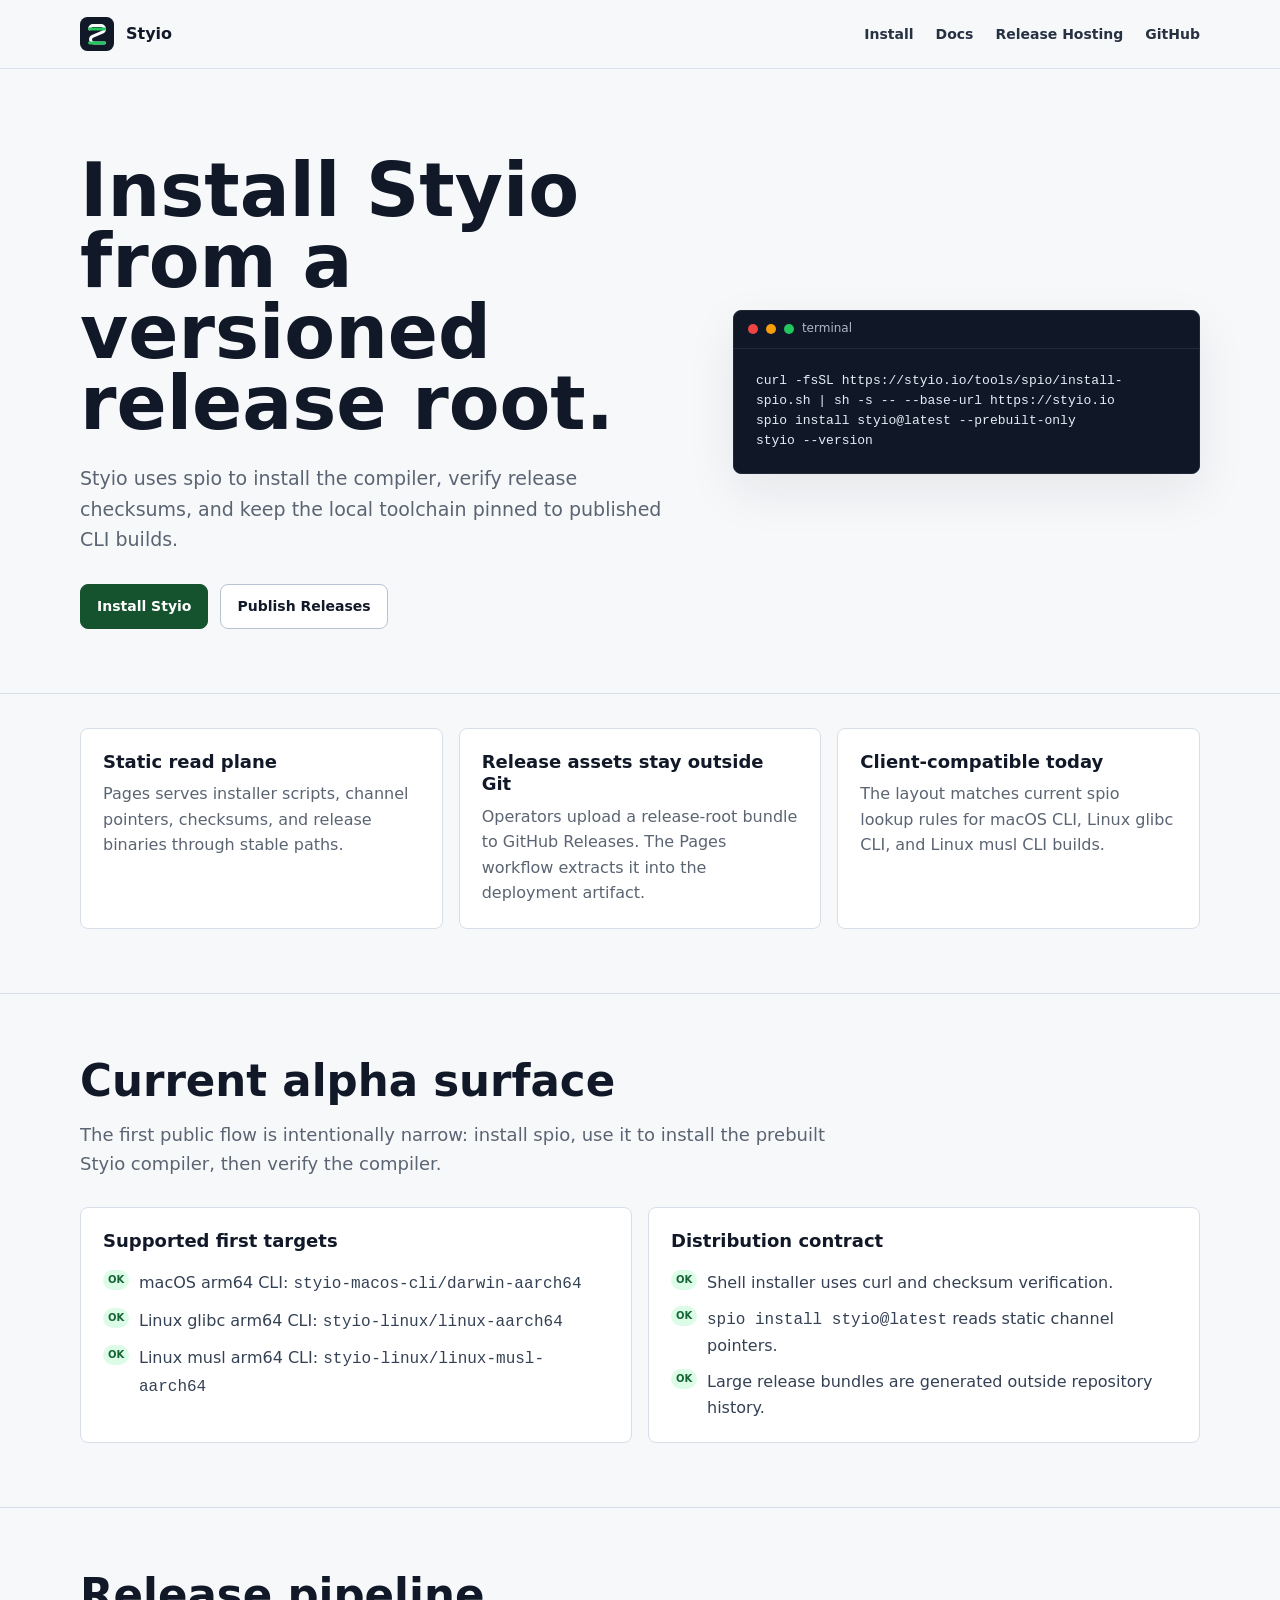
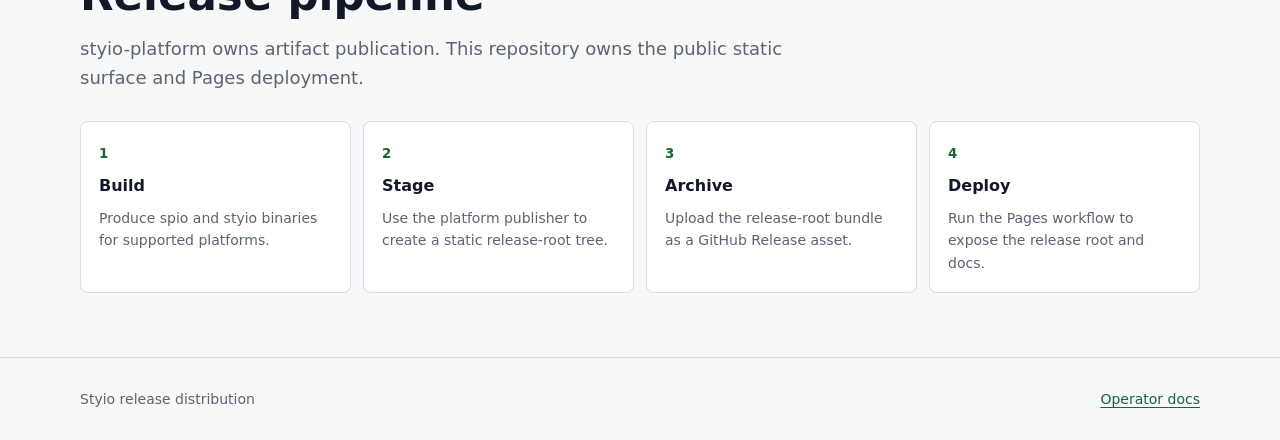
==== index.html @ f3ec26d9 "feat: add Styio release site" ====
<!doctype html>
<html lang="en">
  <head>
    <meta charset="utf-8">
    <meta name="viewport" content="width=device-width, initial-scale=1">
    <title>Styio</title>
    <meta name="description" content="Styio language tooling, spio package management, and release distribution.">
    <link rel="icon" href="/assets/styio-mark.svg" type="image/svg+xml">
    <link rel="stylesheet" href="/styles.css">
  </head>
  <body>
    <header class="site-header">
      <div class="header-inner">
        <a class="brand" href="/">
          <img src="/assets/styio-mark.svg" alt="">
          <span>Styio</span>
        </a>
        <nav class="nav" aria-label="Primary navigation">
          <a href="/docs/install.html">Install</a>
          <a href="/docs/">Docs</a>
          <a href="/docs/release-hosting.html">Release Hosting</a>
          <a href="https://github.com/eBioRing/styio.io">GitHub</a>
        </nav>
      </div>
    </header>

    <main>
      <section class="hero">
        <div class="wrap hero-grid">
          <div>
            <h1>Install Styio from a versioned release root.</h1>
            <p>
              Styio uses spio to install the compiler, verify release checksums,
              and keep the local toolchain pinned to published CLI builds.
            </p>
            <div class="actions">
              <a class="button primary" href="/docs/install.html">Install Styio</a>
              <a class="button" href="/docs/release-hosting.html">Publish Releases</a>
            </div>
          </div>
          <div class="terminal" aria-label="Styio install command">
            <div class="terminal-bar">
              <span class="dot"></span>
              <span class="dot"></span>
              <span class="dot"></span>
              <span>terminal</span>
            </div>
            <pre><code>curl -fsSL https://styio.io/tools/spio/install-spio.sh | sh -s -- --base-url https://styio.io
spio install styio@latest --prebuilt-only
styio --version</code></pre>
          </div>
        </div>
      </section>

      <section class="section tight">
        <div class="wrap grid-3">
          <article class="card">
            <h3>Static read plane</h3>
            <p>Pages serves installer scripts, channel pointers, checksums, and release binaries through stable paths.</p>
          </article>
          <article class="card">
            <h3>Release assets stay outside Git</h3>
            <p>Operators upload a release-root bundle to GitHub Releases. The Pages workflow extracts it into the deployment artifact.</p>
          </article>
          <article class="card">
            <h3>Client-compatible today</h3>
            <p>The layout matches current spio lookup rules for macOS CLI, Linux glibc CLI, and Linux musl CLI builds.</p>
          </article>
        </div>
      </section>

      <section class="section">
        <div class="wrap">
          <h2>Current alpha surface</h2>
          <p class="section-lede">
            The first public flow is intentionally narrow: install spio, use it
            to install the prebuilt Styio compiler, then verify the compiler.
          </p>
          <div class="grid-2">
            <div class="card">
              <h3>Supported first targets</h3>
              <ul class="status-list">
                <li><span class="check">OK</span><span>macOS arm64 CLI: <code>styio-macos-cli/darwin-aarch64</code></span></li>
                <li><span class="check">OK</span><span>Linux glibc arm64 CLI: <code>styio-linux/linux-aarch64</code></span></li>
                <li><span class="check">OK</span><span>Linux musl arm64 CLI: <code>styio-linux/linux-musl-aarch64</code></span></li>
              </ul>
            </div>
            <div class="card">
              <h3>Distribution contract</h3>
              <ul class="status-list">
                <li><span class="check">OK</span><span>Shell installer uses curl and checksum verification.</span></li>
                <li><span class="check">OK</span><span><code>spio install styio@latest</code> reads static channel pointers.</span></li>
                <li><span class="check">OK</span><span>Large release bundles are generated outside repository history.</span></li>
              </ul>
            </div>
          </div>
        </div>
      </section>

      <section class="section">
        <div class="wrap">
          <h2>Release pipeline</h2>
          <p class="section-lede">
            styio-platform owns artifact publication. This repository owns
            the public static surface and Pages deployment.
          </p>
          <div class="pipeline" aria-label="Release pipeline">
            <div class="step">
              <small>1</small>
              <strong>Build</strong>
              <span>Produce spio and styio binaries for supported platforms.</span>
            </div>
            <div class="step">
              <small>2</small>
              <strong>Stage</strong>
              <span>Use the platform publisher to create a static release-root tree.</span>
            </div>
            <div class="step">
              <small>3</small>
              <strong>Archive</strong>
              <span>Upload the release-root bundle as a GitHub Release asset.</span>
            </div>
            <div class="step">
              <small>4</small>
              <strong>Deploy</strong>
              <span>Run the Pages workflow to expose the release root and docs.</span>
            </div>
          </div>
        </div>
      </section>
    </main>

    <footer class="site-footer">
      <div class="wrap footer-inner">
        <span>Styio release distribution</span>
        <span><a href="/docs/release-hosting.html">Operator docs</a></span>
      </div>
    </footer>
  </body>
</html>
---- styles.css ----
:root {
  color-scheme: light;
  --bg: #f7f8fa;
  --surface: #ffffff;
  --ink: #111827;
  --muted: #5b6472;
  --line: #d8dee8;
  --line-strong: #b9c3d3;
  --accent: #166534;
  --accent-strong: #14532d;
  --accent-soft: #dcfce7;
  --code-bg: #101827;
  --code-ink: #e5edf7;
  --radius: 8px;
  --shadow: 0 18px 50px rgba(17, 24, 39, 0.08);
  font-family: Inter, ui-sans-serif, system-ui, -apple-system, BlinkMacSystemFont, "Segoe UI", sans-serif;
}

* {
  box-sizing: border-box;
}

html {
  scroll-behavior: smooth;
}

body {
  margin: 0;
  background: var(--bg);
  color: var(--ink);
  font-size: 16px;
  line-height: 1.6;
}

a {
  color: var(--accent);
  text-decoration-thickness: 1px;
  text-underline-offset: 3px;
}

img {
  max-width: 100%;
}

.site-header {
  position: sticky;
  top: 0;
  z-index: 10;
  border-bottom: 1px solid rgba(216, 222, 232, 0.9);
  background: rgba(247, 248, 250, 0.92);
  backdrop-filter: blur(18px);
}

.header-inner,
.wrap {
  width: min(1120px, calc(100% - 40px));
  margin: 0 auto;
}

.header-inner {
  min-height: 68px;
  display: flex;
  align-items: center;
  justify-content: space-between;
  gap: 24px;
}

.brand {
  display: inline-flex;
  align-items: center;
  gap: 12px;
  color: var(--ink);
  font-weight: 760;
  letter-spacing: 0;
  text-decoration: none;
}

.brand img {
  width: 34px;
  height: 34px;
  display: block;
}

.nav {
  display: flex;
  align-items: center;
  gap: 22px;
  font-size: 14px;
  font-weight: 650;
}

.nav a {
  color: #263142;
  text-decoration: none;
}

.nav a:hover {
  color: var(--accent);
}

.hero {
  padding: 86px 0 64px;
}

.hero-grid {
  display: grid;
  grid-template-columns: minmax(0, 1fr) minmax(360px, 0.78fr);
  gap: 54px;
  align-items: center;
}

.hero h1 {
  max-width: 760px;
  margin: 0;
  font-size: clamp(42px, 6vw, 74px);
  line-height: 0.96;
  letter-spacing: 0;
}

.hero p {
  max-width: 680px;
  margin: 24px 0 0;
  color: var(--muted);
  font-size: 19px;
}

.actions {
  display: flex;
  align-items: center;
  gap: 12px;
  flex-wrap: wrap;
  margin-top: 30px;
}

.button {
  display: inline-flex;
  min-height: 44px;
  align-items: center;
  justify-content: center;
  gap: 8px;
  border: 1px solid var(--line-strong);
  border-radius: var(--radius);
  padding: 10px 16px;
  color: #111827;
  background: var(--surface);
  font-weight: 720;
  font-size: 14px;
  text-decoration: none;
}

.button.primary {
  border-color: var(--accent-strong);
  background: var(--accent-strong);
  color: #ffffff;
}

.button:hover {
  transform: translateY(-1px);
}

.terminal {
  border: 1px solid #1f2937;
  border-radius: 8px;
  background: var(--code-bg);
  box-shadow: var(--shadow);
  overflow: hidden;
}

.terminal-bar {
  display: flex;
  align-items: center;
  gap: 8px;
  min-height: 38px;
  padding: 0 14px;
  border-bottom: 1px solid rgba(255, 255, 255, 0.08);
  color: #aeb8c7;
  font-size: 12px;
}

.dot {
  width: 10px;
  height: 10px;
  border-radius: 50%;
  background: #ef4444;
}

.dot:nth-child(2) {
  background: #f59e0b;
}

.dot:nth-child(3) {
  background: #22c55e;
}

pre {
  margin: 0;
  padding: 22px;
  overflow-x: auto;
  border-radius: var(--radius);
  background: var(--code-bg);
  color: var(--code-ink);
  font-size: 13px;
  line-height: 1.55;
  white-space: pre-wrap;
  word-break: break-word;
}

.terminal pre {
  border-radius: 0;
  background: transparent;
}

code {
  font-family: "SFMono-Regular", Consolas, "Liberation Mono", monospace;
}

.section {
  padding: 64px 0;
  border-top: 1px solid var(--line);
}

.section.tight {
  padding-top: 34px;
}

.section h2,
.doc h1 {
  margin: 0 0 16px;
  font-size: clamp(30px, 3.4vw, 44px);
  line-height: 1.08;
  letter-spacing: 0;
}

.section-lede,
.doc-lede {
  max-width: 760px;
  margin: 0 0 28px;
  color: var(--muted);
  font-size: 18px;
}

.grid-3,
.grid-2 {
  display: grid;
  gap: 16px;
}

.grid-3 {
  grid-template-columns: repeat(3, minmax(0, 1fr));
}

.grid-2 {
  grid-template-columns: repeat(2, minmax(0, 1fr));
}

.card {
  border: 1px solid var(--line);
  border-radius: var(--radius);
  background: var(--surface);
  padding: 22px;
}

.card h3 {
  margin: 0 0 8px;
  font-size: 18px;
  line-height: 1.25;
}

.card p {
  margin: 0;
  color: var(--muted);
}

.status-list {
  display: grid;
  gap: 10px;
  margin: 18px 0 0;
  padding: 0;
  list-style: none;
}

.status-list li {
  display: flex;
  align-items: flex-start;
  gap: 10px;
  color: #344154;
}

.check {
  flex: 0 0 auto;
  width: 26px;
  height: 20px;
  border-radius: 999px;
  background: var(--accent-soft);
  color: var(--accent);
  display: inline-grid;
  place-items: center;
  font-size: 10px;
  font-weight: 800;
}

.pipeline {
  display: grid;
  grid-template-columns: repeat(4, minmax(0, 1fr));
  gap: 12px;
  margin-top: 24px;
}

.step {
  position: relative;
  border: 1px solid var(--line);
  border-radius: var(--radius);
  background: var(--surface);
  padding: 18px;
}

.step small {
  color: var(--accent);
  font-weight: 780;
}

.step strong {
  display: block;
  margin-top: 8px;
}

.step span {
  display: block;
  margin-top: 8px;
  color: var(--muted);
  font-size: 14px;
}

.doc-layout {
  display: grid;
  grid-template-columns: 230px minmax(0, 1fr);
  gap: 44px;
  padding: 44px 0 72px;
}

.side-nav {
  position: sticky;
  top: 94px;
  align-self: start;
  display: grid;
  gap: 8px;
  font-size: 14px;
}

.side-nav a {
  border-radius: 6px;
  padding: 7px 9px;
  color: #344154;
  text-decoration: none;
}

.side-nav a:hover {
  background: #edf1f7;
  color: var(--accent);
}

.doc {
  max-width: 860px;
}

.doc h2 {
  margin: 42px 0 12px;
  font-size: 28px;
  line-height: 1.2;
}

.doc h3 {
  margin: 28px 0 8px;
  font-size: 20px;
}

.doc p,
.doc li {
  color: #344154;
}

.doc table {
  width: 100%;
  border-collapse: collapse;
  margin: 20px 0;
  font-size: 14px;
}

.doc th,
.doc td {
  border: 1px solid var(--line);
  padding: 10px 12px;
  text-align: left;
  vertical-align: top;
}

.doc th {
  background: #edf1f7;
  color: #263142;
}

.notice {
  border-left: 4px solid var(--accent);
  background: #effdf4;
  padding: 14px 16px;
  color: #244232;
}

.site-footer {
  border-top: 1px solid var(--line);
  padding: 30px 0;
  color: var(--muted);
  font-size: 14px;
}

.footer-inner {
  display: flex;
  align-items: center;
  justify-content: space-between;
  gap: 16px;
}

@media (max-width: 860px) {
  .header-inner,
  .wrap {
    width: min(100% - 28px, 1120px);
  }

  .header-inner {
    min-height: auto;
    padding: 14px 0;
    align-items: flex-start;
    flex-direction: column;
  }

  .nav {
    flex-wrap: wrap;
    gap: 12px 18px;
  }

  .hero {
    padding: 54px 0 42px;
  }

  .hero-grid,
  .grid-3,
  .grid-2,
  .pipeline,
  .doc-layout {
    grid-template-columns: 1fr;
  }

  .doc-layout {
    gap: 22px;
  }

  .side-nav {
    position: static;
    display: flex;
    flex-wrap: wrap;
  }

  .footer-inner {
    align-items: flex-start;
    flex-direction: column;
  }
}
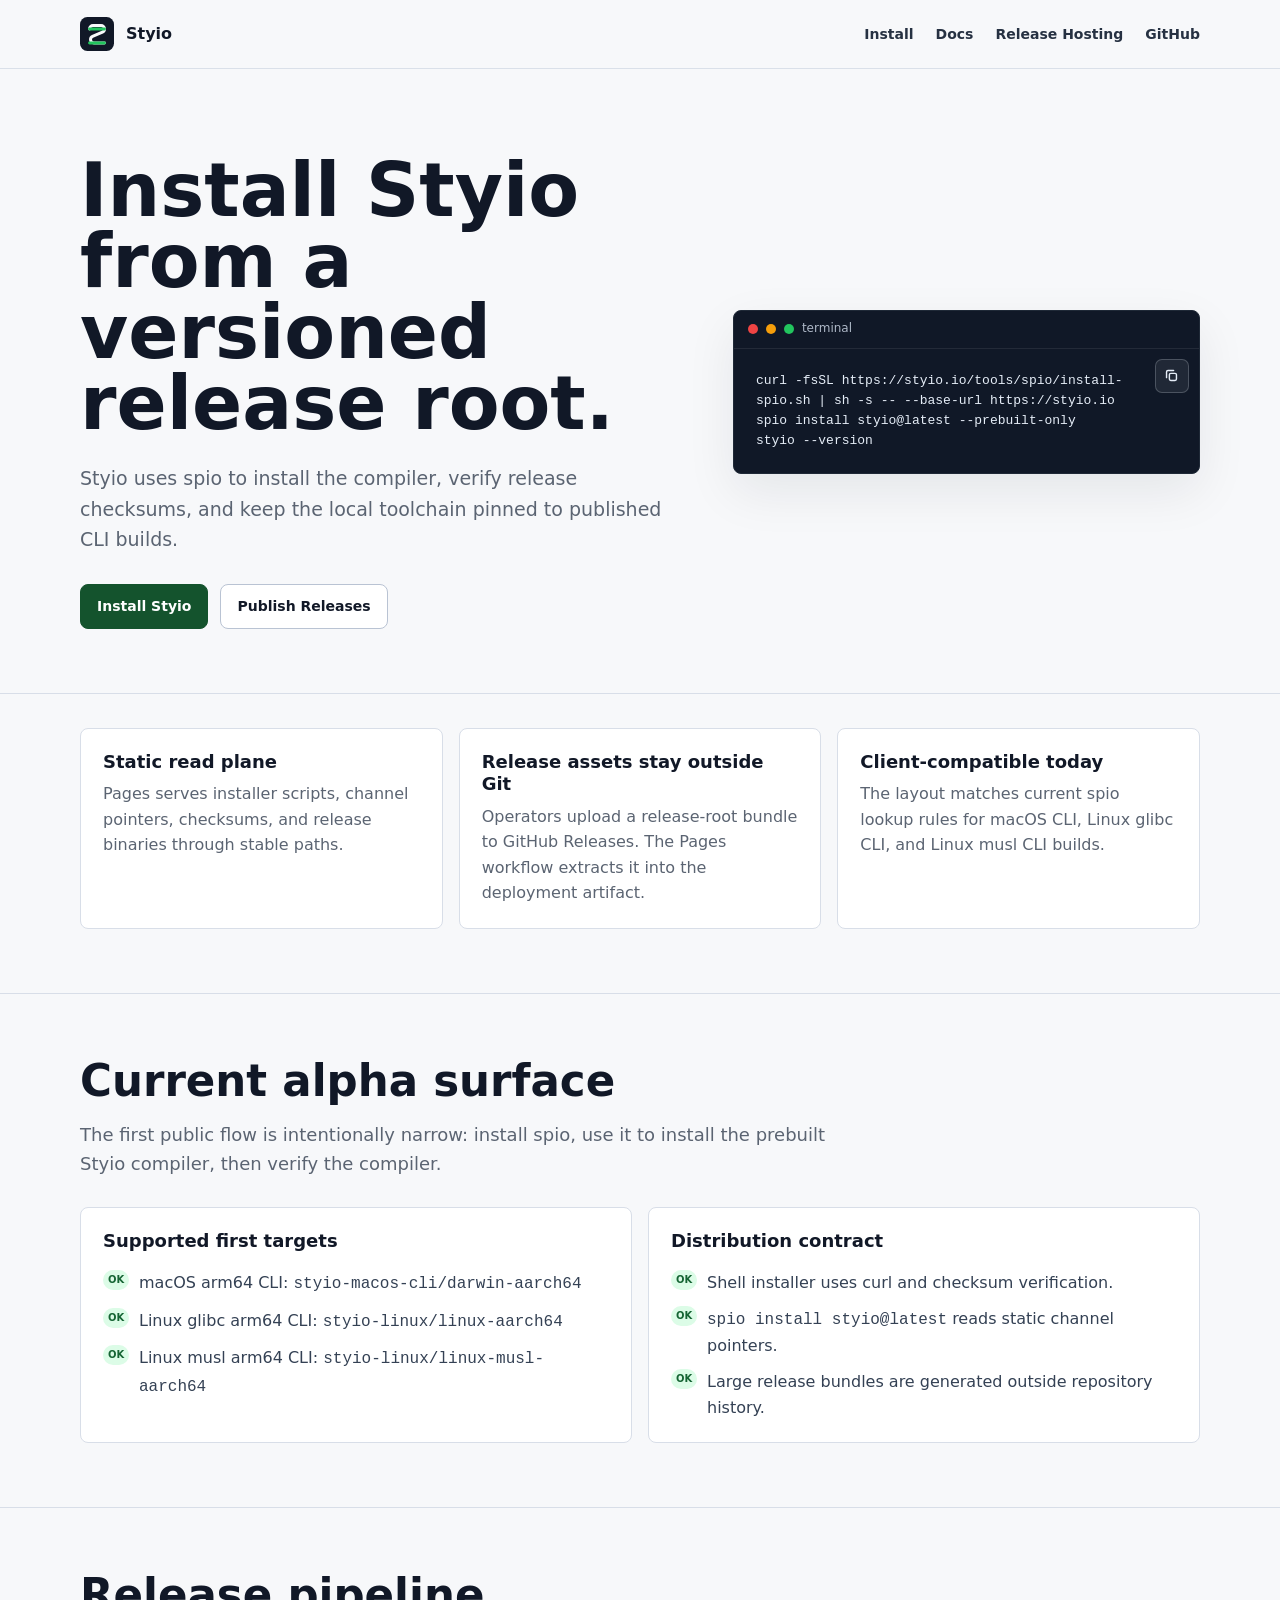
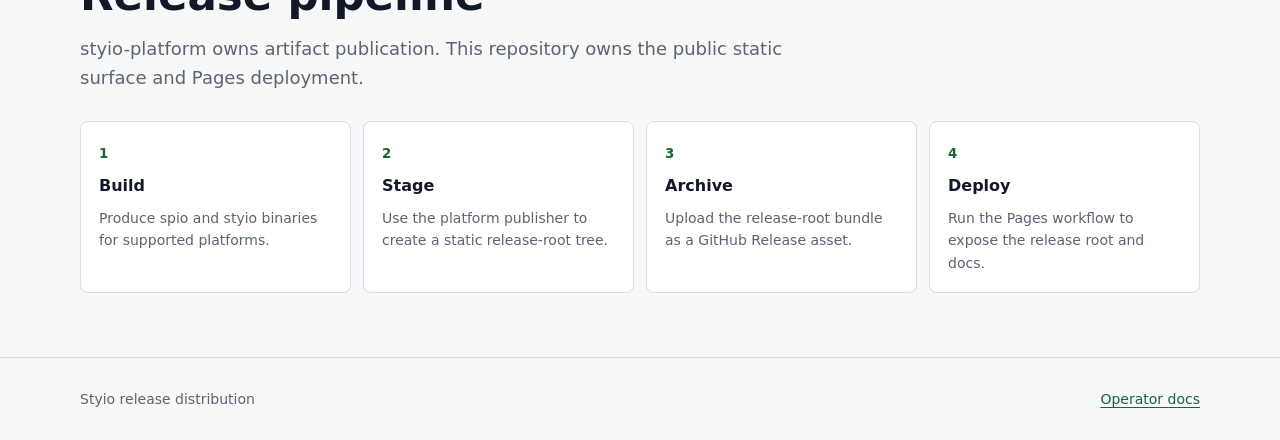
==== commit 3a155232: "feat: add code copy buttons" ====
--- a/index.html
+++ b/index.html
@@ -136,5 +136,6 @@
         <span><a href="/docs/release-hosting.html">Operator docs</a></span>
       </div>
     </footer>
+    <script src="/assets/copy-code.js" defer></script>
   </body>
 </html>
--- a/styles.css
+++ b/styles.css
@@ -193,8 +193,9 @@
 }
 
 pre {
+  position: relative;
   margin: 0;
-  padding: 22px;
+  padding: 22px 68px 22px 22px;
   overflow-x: auto;
   border-radius: var(--radius);
   background: var(--code-bg);
@@ -212,6 +213,59 @@
 
 code {
   font-family: "SFMono-Regular", Consolas, "Liberation Mono", monospace;
+}
+
+.visually-hidden {
+  position: absolute;
+  width: 1px;
+  height: 1px;
+  padding: 0;
+  margin: -1px;
+  overflow: hidden;
+  clip: rect(0, 0, 0, 0);
+  white-space: nowrap;
+  border: 0;
+}
+
+.code-copy-button {
+  position: absolute;
+  top: 10px;
+  right: 10px;
+  z-index: 1;
+  display: inline-grid;
+  width: 34px;
+  height: 34px;
+  place-items: center;
+  border: 1px solid rgba(229, 237, 247, 0.22);
+  border-radius: 7px;
+  background: rgba(255, 255, 255, 0.07);
+  color: #e5edf7;
+  cursor: pointer;
+}
+
+.code-copy-button:hover {
+  background: rgba(255, 255, 255, 0.13);
+}
+
+.code-copy-button:focus-visible {
+  outline: 2px solid #86efac;
+  outline-offset: 2px;
+}
+
+.code-copy-button[data-copy-state="copied"] {
+  border-color: rgba(134, 239, 172, 0.7);
+  background: rgba(22, 101, 52, 0.72);
+  color: #ffffff;
+}
+
+.code-copy-button svg {
+  width: 17px;
+  height: 17px;
+  fill: none;
+  stroke: currentColor;
+  stroke-width: 2;
+  stroke-linecap: round;
+  stroke-linejoin: round;
 }
 
 .section {
@@ -465,3 +519,9 @@
     flex-direction: column;
   }
 }
+
+@media (max-width: 520px) {
+  pre.copyable-code {
+    padding: 54px 22px 22px;
+  }
+}
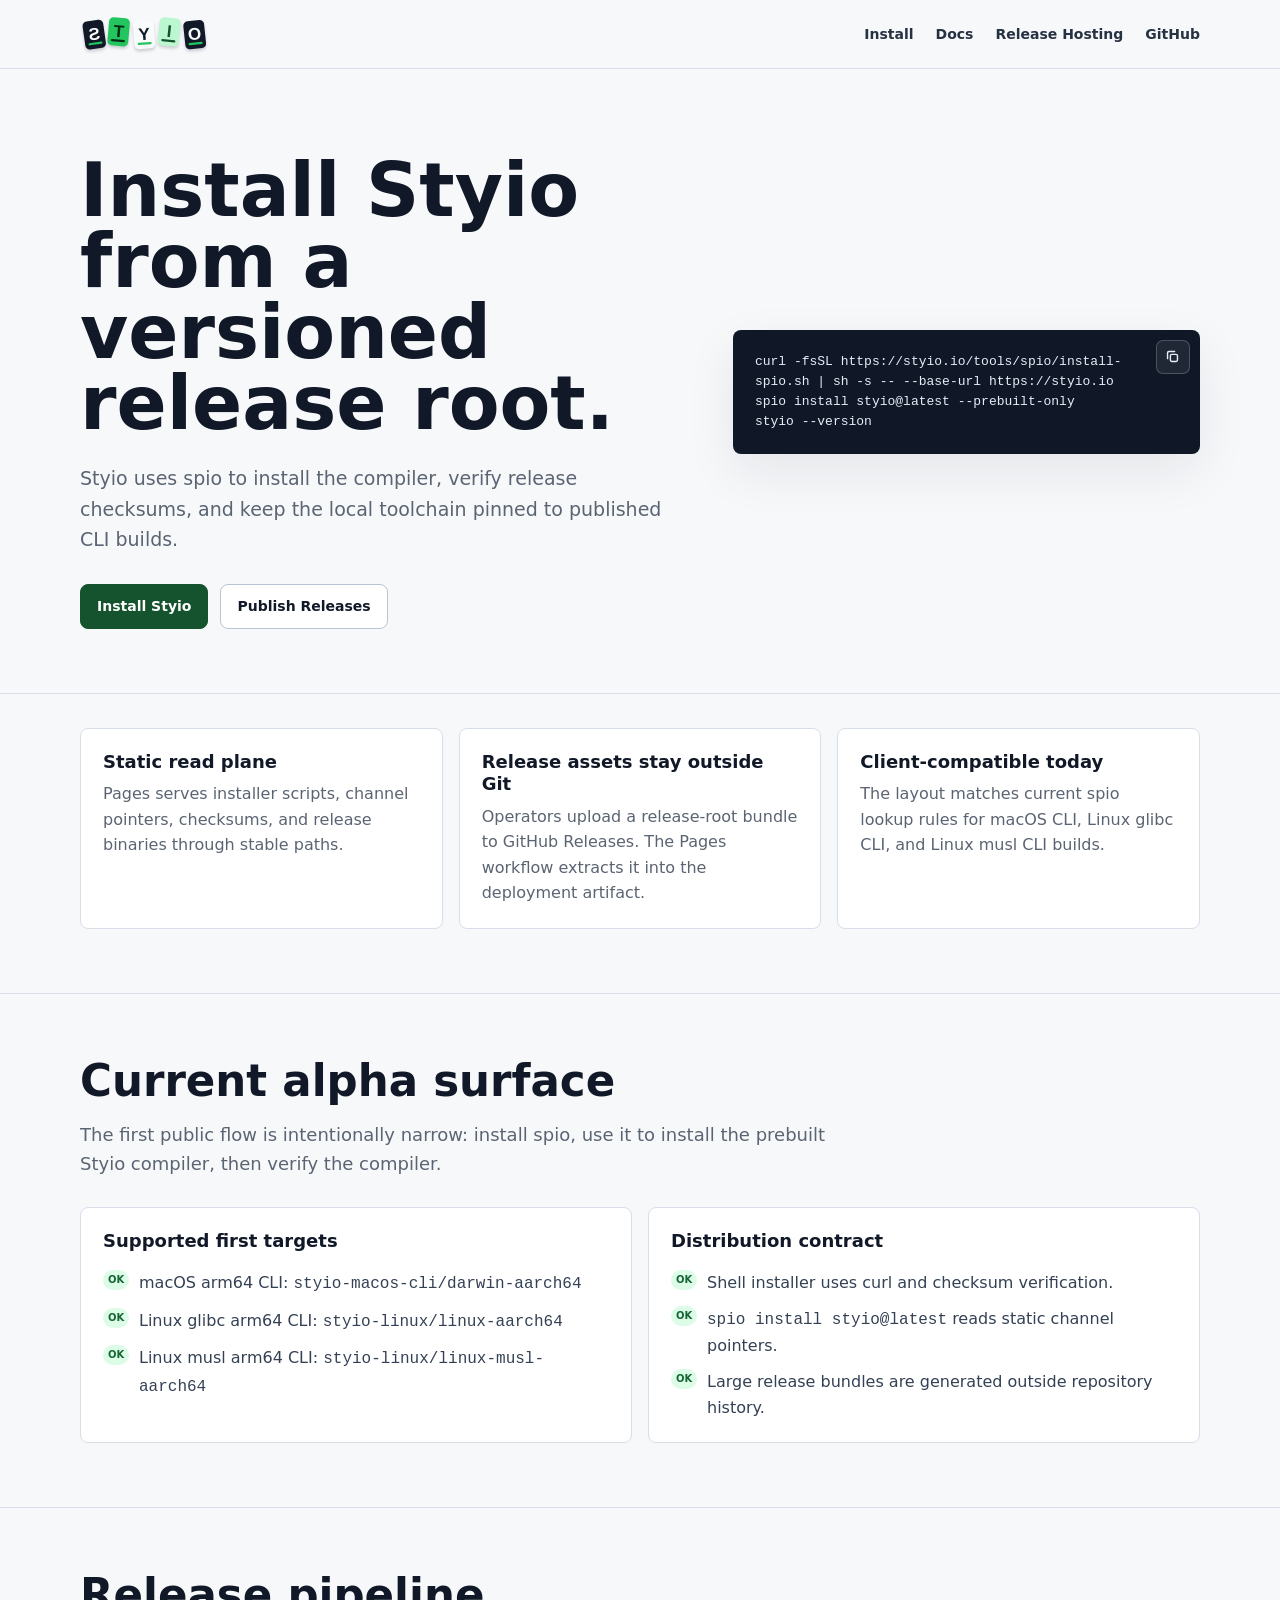
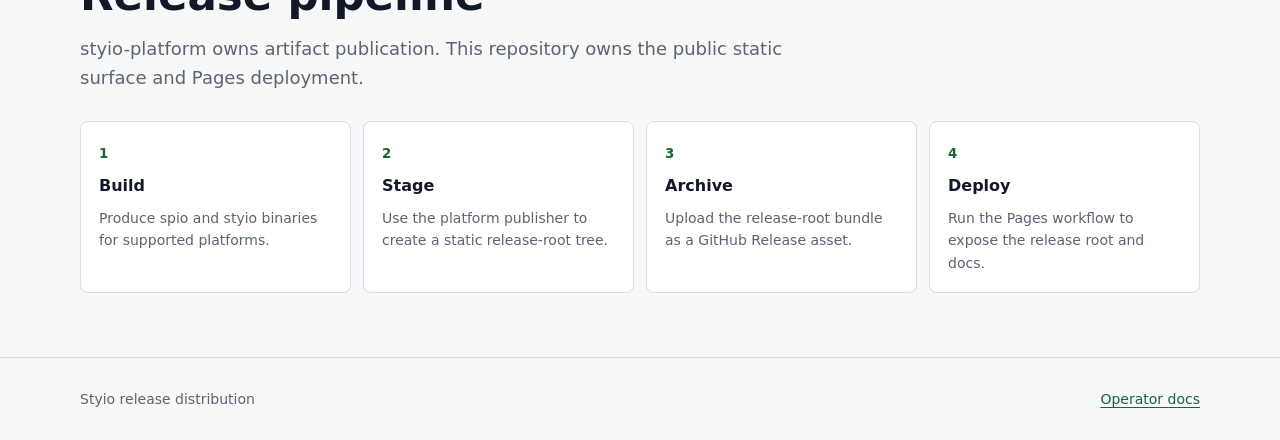
==== commit 5b17c26f: "feat: refresh logo and hero code block" ====
--- a/index.html
+++ b/index.html
@@ -12,8 +12,7 @@
     <header class="site-header">
       <div class="header-inner">
         <a class="brand" href="/">
-          <img src="/assets/styio-mark.svg" alt="">
-          <span>Styio</span>
+          <img src="/assets/styio-logo.svg" alt="Styio">
         </a>
         <nav class="nav" aria-label="Primary navigation">
           <a href="/docs/install.html">Install</a>
@@ -38,17 +37,9 @@
               <a class="button" href="/docs/release-hosting.html">Publish Releases</a>
             </div>
           </div>
-          <div class="terminal" aria-label="Styio install command">
-            <div class="terminal-bar">
-              <span class="dot"></span>
-              <span class="dot"></span>
-              <span class="dot"></span>
-              <span>terminal</span>
-            </div>
-            <pre><code>curl -fsSL https://styio.io/tools/spio/install-spio.sh | sh -s -- --base-url https://styio.io
+          <pre class="hero-code" aria-label="Styio install command"><code>curl -fsSL https://styio.io/tools/spio/install-spio.sh | sh -s -- --base-url https://styio.io
 spio install styio@latest --prebuilt-only
 styio --version</code></pre>
-          </div>
         </div>
       </section>
 
--- a/styles.css
+++ b/styles.css
@@ -68,7 +68,6 @@
 .brand {
   display: inline-flex;
   align-items: center;
-  gap: 12px;
   color: var(--ink);
   font-weight: 760;
   letter-spacing: 0;
@@ -76,8 +75,8 @@
 }
 
 .brand img {
-  width: 34px;
-  height: 34px;
+  width: 134px;
+  height: auto;
   display: block;
 }
 
@@ -156,40 +155,6 @@
 
 .button:hover {
   transform: translateY(-1px);
-}
-
-.terminal {
-  border: 1px solid #1f2937;
-  border-radius: 8px;
-  background: var(--code-bg);
-  box-shadow: var(--shadow);
-  overflow: hidden;
-}
-
-.terminal-bar {
-  display: flex;
-  align-items: center;
-  gap: 8px;
-  min-height: 38px;
-  padding: 0 14px;
-  border-bottom: 1px solid rgba(255, 255, 255, 0.08);
-  color: #aeb8c7;
-  font-size: 12px;
-}
-
-.dot {
-  width: 10px;
-  height: 10px;
-  border-radius: 50%;
-  background: #ef4444;
-}
-
-.dot:nth-child(2) {
-  background: #f59e0b;
-}
-
-.dot:nth-child(3) {
-  background: #22c55e;
 }
 
 pre {
@@ -206,9 +171,8 @@
   word-break: break-word;
 }
 
-.terminal pre {
-  border-radius: 0;
-  background: transparent;
+.hero-code {
+  box-shadow: var(--shadow);
 }
 
 code {
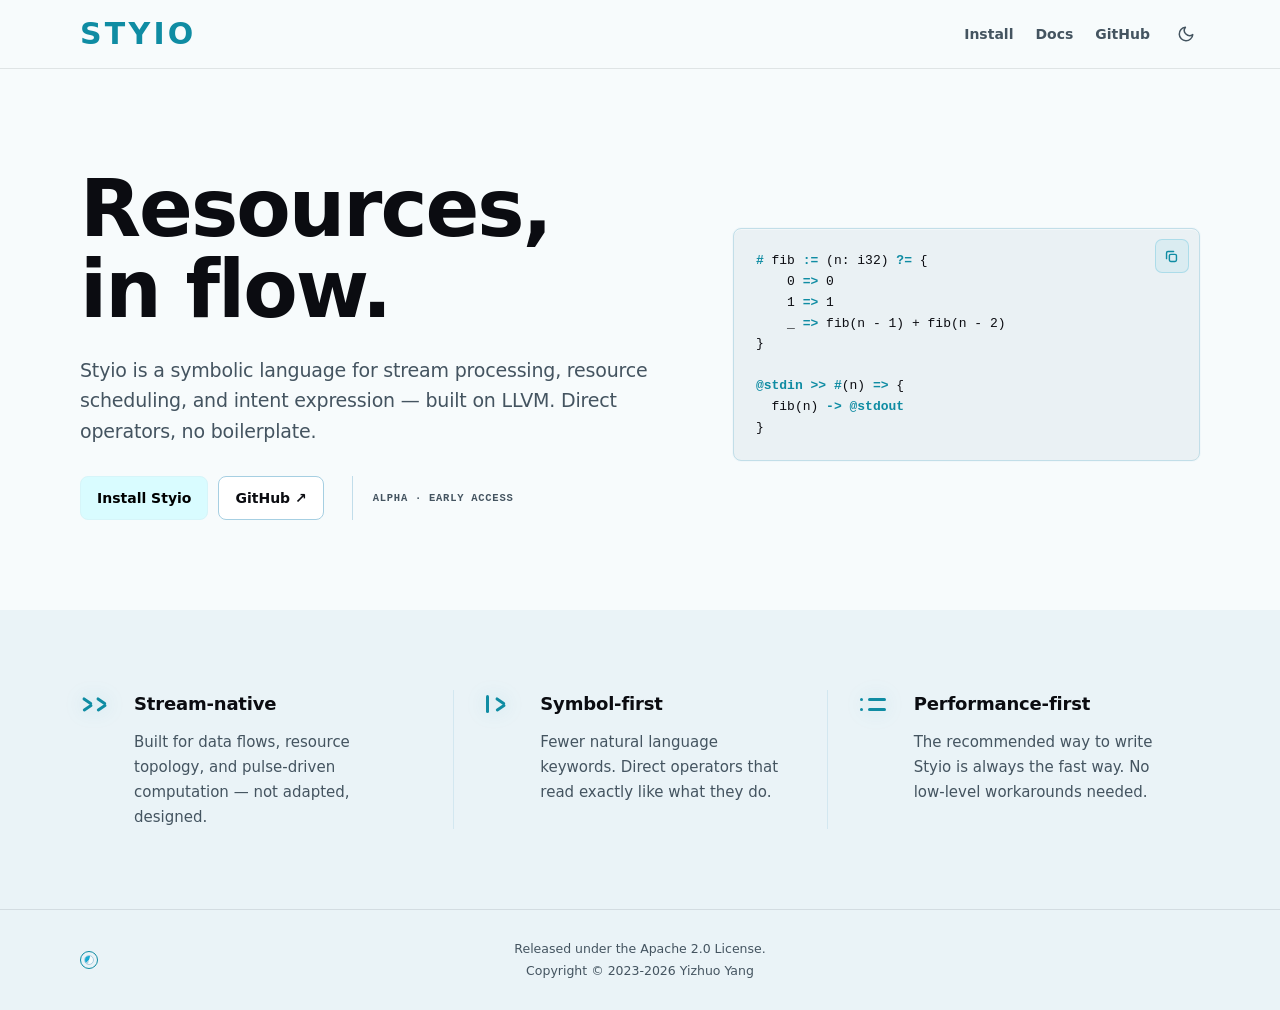
==== commit 4a83bf88: "Polish Styio site theme and footer" ====
--- a/index.html
+++ b/index.html
@@ -4,9 +4,10 @@
     <meta charset="utf-8">
     <meta name="viewport" content="width=device-width, initial-scale=1">
     <title>Styio</title>
-    <meta name="description" content="Styio language tooling, spio package management, and release distribution.">
+    <meta name="description" content="Styio &mdash; a programming language built to be avant-garde, comfortable, and uncompromising.">
     <link rel="icon" href="/assets/styio-mark.svg" type="image/svg+xml">
     <link rel="stylesheet" href="/styles.css">
+    <script>(function(){var a=['cool','cool-dark'];var t=localStorage.getItem('styio-theme');if(a.indexOf(t)<0)t=(window.matchMedia&&window.matchMedia('(prefers-color-scheme: light)').matches)?'cool':'cool-dark';document.documentElement.setAttribute('data-theme',t);}());</script>
   </head>
   <body>
     <header class="site-header">
@@ -17,8 +18,11 @@
         <nav class="nav" aria-label="Primary navigation">
           <a href="/docs/install.html">Install</a>
           <a href="/docs/">Docs</a>
-          <a href="/docs/release-hosting.html">Release Hosting</a>
           <a href="https://github.com/eBioRing/styio.io">GitHub</a>
+          <button class="theme-toggle" id="theme-toggle" type="button" aria-label="Toggle color scheme">
+            <svg class="icon-sun" viewBox="0 0 24 24" aria-hidden="true" focusable="false"><circle cx="12" cy="12" r="4"></circle><line x1="12" y1="2" x2="12" y2="4"></line><line x1="12" y1="20" x2="12" y2="22"></line><line x1="4.22" y1="4.22" x2="5.64" y2="5.64"></line><line x1="18.36" y1="18.36" x2="19.78" y2="19.78"></line><line x1="2" y1="12" x2="4" y2="12"></line><line x1="20" y1="12" x2="22" y2="12"></line><line x1="4.22" y1="19.78" x2="5.64" y2="18.36"></line><line x1="18.36" y1="5.64" x2="19.78" y2="4.22"></line></svg>
+            <svg class="icon-moon" viewBox="0 0 24 24" aria-hidden="true" focusable="false"><path d="M21 12.79A9 9 0 1 1 11.21 3 7 7 0 0 0 21 12.79z"></path></svg>
+          </button>
         </nav>
       </div>
     </header>
@@ -27,106 +31,78 @@
       <section class="hero">
         <div class="wrap hero-grid">
           <div>
-            <h1>Install Styio from a versioned release root.</h1>
+            <h1>Resources,<br>in flow.</h1>
             <p>
-              Styio uses spio to install the compiler, verify release checksums,
-              and keep the local toolchain pinned to published CLI builds.
+              Styio is a symbolic language for stream processing, resource scheduling,
+              and intent expression &mdash; built on LLVM. Direct operators, no boilerplate.
             </p>
             <div class="actions">
               <a class="button primary" href="/docs/install.html">Install Styio</a>
-              <a class="button" href="/docs/release-hosting.html">Publish Releases</a>
+              <a class="button" href="https://github.com/eBioRing/styio">GitHub &nearr;</a>
+              <span class="hero-eyebrow">Alpha &middot; Early Access</span>
             </div>
           </div>
-          <pre class="hero-code" aria-label="Styio install command"><code>curl -fsSL https://styio.io/tools/spio/install-spio.sh | sh -s -- --base-url https://styio.io
-spio install styio@latest --prebuilt-only
-styio --version</code></pre>
+          <pre class="hero-code" aria-label="Styio Fibonacci stream example"><code># fib := (n: i32) ?= {
+    0 => 0
+    1 => 1
+    _ => fib(n - 1) + fib(n - 2)
+}
+
+@stdin >> #(n) => {
+  fib(n) -> @stdout
+}</code></pre>
         </div>
       </section>
 
-      <section class="section tight">
-        <div class="wrap grid-3">
-          <article class="card">
-            <h3>Static read plane</h3>
-            <p>Pages serves installer scripts, channel pointers, checksums, and release binaries through stable paths.</p>
-          </article>
-          <article class="card">
-            <h3>Release assets stay outside Git</h3>
-            <p>Operators upload a release-root bundle to GitHub Releases. The Pages workflow extracts it into the deployment artifact.</p>
-          </article>
-          <article class="card">
-            <h3>Client-compatible today</h3>
-            <p>The layout matches current spio lookup rules for macOS CLI, Linux glibc CLI, and Linux musl CLI builds.</p>
-          </article>
-        </div>
-      </section>
-
-      <section class="section">
+      <section class="pillars-section">
         <div class="wrap">
-          <h2>Current alpha surface</h2>
-          <p class="section-lede">
-            The first public flow is intentionally narrow: install spio, use it
-            to install the prebuilt Styio compiler, then verify the compiler.
-          </p>
-          <div class="grid-2">
-            <div class="card">
-              <h3>Supported first targets</h3>
-              <ul class="status-list">
-                <li><span class="check">OK</span><span>macOS arm64 CLI: <code>styio-macos-cli/darwin-aarch64</code></span></li>
-                <li><span class="check">OK</span><span>Linux glibc arm64 CLI: <code>styio-linux/linux-aarch64</code></span></li>
-                <li><span class="check">OK</span><span>Linux musl arm64 CLI: <code>styio-linux/linux-musl-aarch64</code></span></li>
-              </ul>
+          <div class="pillars">
+            <div class="pillar">
+              <div class="pillar-heading">
+                <div class="pillar-glyph operator-mark operator-pipe" aria-hidden="true">
+                  <span class="operator-chevron" aria-hidden="true"></span>
+                  <span class="operator-chevron" aria-hidden="true"></span>
+                </div>
+                <h3>Stream-native</h3>
+              </div>
+              <div class="pillar-copy">
+                <p>Built for data flows, resource topology, and pulse-driven computation &mdash; not adapted, designed.</p>
+              </div>
             </div>
-            <div class="card">
-              <h3>Distribution contract</h3>
-              <ul class="status-list">
-                <li><span class="check">OK</span><span>Shell installer uses curl and checksum verification.</span></li>
-                <li><span class="check">OK</span><span><code>spio install styio@latest</code> reads static channel pointers.</span></li>
-                <li><span class="check">OK</span><span>Large release bundles are generated outside repository history.</span></li>
-              </ul>
+            <div class="pillar">
+              <div class="pillar-heading">
+                <div class="pillar-glyph operator-mark operator-yield" aria-hidden="true">
+                  <span class="operator-stem" aria-hidden="true"></span>
+                  <span class="operator-chevron" aria-hidden="true"></span>
+                </div>
+                <h3>Symbol-first</h3>
+              </div>
+              <div class="pillar-copy">
+                <p>Fewer natural language keywords. Direct operators that read exactly like what they do.</p>
+              </div>
             </div>
-          </div>
-        </div>
-      </section>
-
-      <section class="section">
-        <div class="wrap">
-          <h2>Release pipeline</h2>
-          <p class="section-lede">
-            styio-platform owns artifact publication. This repository owns
-            the public static surface and Pages deployment.
-          </p>
-          <div class="pipeline" aria-label="Release pipeline">
-            <div class="step">
-              <small>1</small>
-              <strong>Build</strong>
-              <span>Produce spio and styio binaries for supported platforms.</span>
-            </div>
-            <div class="step">
-              <small>2</small>
-              <strong>Stage</strong>
-              <span>Use the platform publisher to create a static release-root tree.</span>
-            </div>
-            <div class="step">
-              <small>3</small>
-              <strong>Archive</strong>
-              <span>Upload the release-root bundle as a GitHub Release asset.</span>
-            </div>
-            <div class="step">
-              <small>4</small>
-              <strong>Deploy</strong>
-              <span>Run the Pages workflow to expose the release root and docs.</span>
+            <div class="pillar">
+              <div class="pillar-heading">
+                <div class="pillar-glyph operator-mark operator-bind" aria-hidden="true">
+                  <span class="operator-dot" aria-hidden="true"></span>
+                  <span class="operator-bar" aria-hidden="true"></span>
+                  <span class="operator-dot" aria-hidden="true"></span>
+                  <span class="operator-bar" aria-hidden="true"></span>
+                </div>
+                <h3>Performance-first</h3>
+              </div>
+              <div class="pillar-copy">
+                <p>The recommended way to write Styio is always the fast way. No low-level workarounds needed.</p>
+              </div>
             </div>
           </div>
         </div>
       </section>
     </main>
 
-    <footer class="site-footer">
-      <div class="wrap footer-inner">
-        <span>Styio release distribution</span>
-        <span><a href="/docs/release-hosting.html">Operator docs</a></span>
-      </div>
-    </footer>
+    <footer class="site-footer" data-site-footer></footer>
     <script src="/assets/copy-code.js" defer></script>
+    <script src="/assets/site-footer.js" defer></script>
+    <script src="/assets/theme-toggle.js" defer></script>
   </body>
 </html>
--- a/styles.css
+++ b/styles.css
@@ -1,19 +1,124 @@
 :root {
+  --radius: 8px;
+  --section-py: 80px;
+  --syntax-command: var(--accent);
+  --syntax-keyword: var(--accent-strong);
+  --syntax-option: var(--accent);
+  --syntax-string: #15803D;
+  --syntax-variable: #B45309;
+  --syntax-url: var(--accent);
+  --syntax-comment: var(--muted);
+  --syntax-operator: var(--accent);
+  --syntax-number: var(--accent-strong);
+  --syntax-path: var(--accent);
+  --syntax-type: var(--syntax-keyword);
+  --syntax-literal: var(--syntax-number);
+  --syntax-resource: var(--syntax-command);
+  --syntax-selector: var(--syntax-option);
+  --font-body: Inter, "SF Pro Text", "Segoe UI Variable Text", "Segoe UI", ui-sans-serif, system-ui, -apple-system, BlinkMacSystemFont, sans-serif;
+  --font-display: "SF Pro Display", "Inter Display", "Aptos Display", "Segoe UI Variable Display", Inter, ui-sans-serif, system-ui, -apple-system, BlinkMacSystemFont, sans-serif;
+  --font-promo: "Avenir Next", Inter, "SF Pro Text", "Segoe UI Variable Text", ui-sans-serif, system-ui, -apple-system, BlinkMacSystemFont, sans-serif;
+  --font-status: "SFMono-Regular", "Cascadia Code", "Roboto Mono", "Liberation Mono", Consolas, monospace;
+  --font-code: "SFMono-Regular", "Cascadia Code", "Roboto Mono", "Liberation Mono", Consolas, monospace;
+  font-family: var(--font-body);
+}
+
+[data-theme="cool"] {
   color-scheme: light;
-  --bg: #f7f8fa;
-  --surface: #ffffff;
-  --ink: #111827;
-  --muted: #5b6472;
-  --line: #d8dee8;
-  --line-strong: #b9c3d3;
-  --accent: #166534;
-  --accent-strong: #14532d;
-  --accent-soft: #dcfce7;
-  --code-bg: #101827;
-  --code-ink: #e5edf7;
-  --radius: 8px;
-  --shadow: 0 18px 50px rgba(17, 24, 39, 0.08);
-  font-family: Inter, ui-sans-serif, system-ui, -apple-system, BlinkMacSystemFont, "Segoe UI", sans-serif;
+  --bg: #F7FBFC;
+  --bg-raised: #EAF3F7;
+  --bg-deep: #EDF7FA;
+  --surface: #FFFFFF;
+  --ink: #0B0C11;
+  --muted: #445460;
+  --title: #0B0C11;
+  --doc-title: #0F6F84;
+  --doc-heading: var(--title);
+  --doc-subheading: var(--title);
+  --doc-lede: var(--muted);
+  --doc-body: #475966;
+  --doc-nav: #52616C;
+  --doc-table-head: #E7F2F6;
+  --doc-inline-code-bg: #EAF1F4;
+  --doc-inline-code-ink: #0F6F84;
+  --line: #D1E5EB;
+  --line-strong: #A6CFE2;
+  --accent: #0F8CA3;
+  --accent-strong: #9A6B00;
+  --accent-soft: #E2FBF6;
+  --electric-cyan: #19AAD1;
+  --electric-cyan-soft: #DDFBF7;
+  --ice-blue: #A6CFE2;
+  --ice-blue-bright: #D9FCFF;
+  --ice-blue-button: #D9FCFF;
+  --ice-blue-button-hover: #ECFFFF;
+  --neon-yellow: #9A6B00;
+  --neon-yellow-soft: #FFF0A3;
+  --code-bg: #EAF1F4;
+  --code-ink: #0B0C11;
+  --header-bg: rgba(247, 251, 252, 0.96);
+  --header-border: rgba(14, 24, 30, 0.1);
+  --shadow: 0 24px 64px rgba(7, 17, 22, 0.08);
+  --swatch-mode-bg: #F7FBFC;
+  --syntax-command: #0F8CA3;
+  --syntax-keyword: #8A6500;
+  --syntax-option: #137B90;
+  --syntax-string: #0B7A53;
+  --syntax-variable: #9A6B00;
+  --syntax-url: #0F8CA3;
+  --syntax-comment: #6C7784;
+  --syntax-operator: #0F8CA3;
+  --syntax-number: #9A6B00;
+  --syntax-path: #137B90;
+}
+
+[data-theme="cool-dark"] {
+  color-scheme: dark;
+  --bg: #09090B;
+  --bg-raised: #0D1114;
+  --bg-deep: #050507;
+  --surface: #10161A;
+  --ink: #FFFFFF;
+  --muted: #FFFFFF;
+  --title: #FFD45A;
+  --doc-title: #F7FBFC;
+  --doc-heading: #EEEEEE;
+  --doc-subheading: #DEDEDE;
+  --doc-lede: #CECECE;
+  --doc-body: #BAC7CD;
+  --doc-nav: #9E9E9E;
+  --doc-table-head: #15181A;
+  --doc-inline-code-bg: #181A1D;
+  --doc-inline-code-ink: #EDEDED;
+  --line: #243137;
+  --line-strong: #314650;
+  --accent: #7DCFFF;
+  --accent-strong: #FFD45A;
+  --accent-soft: #10252A;
+  --electric-cyan: #7DCFFF;
+  --electric-cyan-soft: #B4F9F8;
+  --ice-blue: #A6CFE2;
+  --ice-blue-bright: #D9FCFF;
+  --ice-blue-button: #D9FCFF;
+  --ice-blue-button-hover: #ECFFFF;
+  --neon-yellow: #FFD45A;
+  --neon-yellow-soft: #FFF0A3;
+  --code-bg: #0B0F12;
+  --code-ink: #FFFFFF;
+  --header-bg: rgba(9, 9, 11, 0.96);
+  --header-border: rgba(255, 255, 255, 0.08);
+  --shadow: 0 24px 64px rgba(0, 0, 0, 0.72);
+  --swatch-mode-bg: #09090B;
+  --syntax-command: #7DCFFF;
+  --syntax-keyword: #FFD45A;
+  --syntax-option: #B4F9F8;
+  --syntax-string: #B4F9F8;
+  --syntax-variable: #FFD45A;
+  --syntax-url: #7DCFFF;
+  --syntax-comment: #8FA3AC;
+  --syntax-operator: #FFD45A;
+  --syntax-number: #FFD45A;
+  --syntax-path: #A6CFE2;
 }
 
 * {
@@ -28,6 +133,7 @@
   margin: 0;
   background: var(--bg);
   color: var(--ink);
+  font-family: var(--font-body);
   font-size: 16px;
   line-height: 1.6;
 }
@@ -46,9 +152,9 @@
   position: sticky;
   top: 0;
   z-index: 10;
-  border-bottom: 1px solid rgba(216, 222, 232, 0.9);
-  background: rgba(247, 248, 250, 0.92);
-  backdrop-filter: blur(18px);
+  border-bottom: 1px solid var(--header-border);
+  background: var(--header-bg);
+  backdrop-filter: blur(24px) saturate(180%);
 }
 
 .header-inner,
@@ -68,29 +174,38 @@
 .brand {
   display: inline-flex;
   align-items: center;
-  color: var(--ink);
+  color: var(--accent);
+  font-family: var(--font-display);
   font-weight: 760;
   letter-spacing: 0;
   text-decoration: none;
 }
 
+.brand::before {
+  content: "STYIO";
+  font-size: 30px;
+  font-weight: 820;
+  letter-spacing: 3.2px;
+  line-height: 1;
+}
+
 .brand img {
-  width: 134px;
-  height: auto;
-  display: block;
+  display: none;
 }
 
 .nav {
   display: flex;
   align-items: center;
   gap: 22px;
+  font-family: var(--font-display);
   font-size: 14px;
   font-weight: 650;
 }
 
 .nav a {
-  color: #263142;
+  color: var(--muted);
   text-decoration: none;
+  transition: color 0.15s;
 }
 
 .nav a:hover {
@@ -98,7 +213,8 @@
 }
 
 .hero {
-  padding: 86px 0 64px;
+  padding: 100px 0 90px;
+  background: var(--bg);
 }
 
 .hero-grid {
@@ -108,25 +224,63 @@
   align-items: center;
 }
 
+.hero-eyebrow {
+  display: inline-block;
+  margin: 0;
+  padding: 4px 12px;
+  border: 1px solid var(--line-strong);
+  border-radius: 999px;
+  font-family: var(--font-status);
+  font-size: 12px;
+  font-weight: 650;
+  color: var(--accent);
+  letter-spacing: 0.04em;
+  text-transform: uppercase;
+}
+
+.actions .hero-eyebrow {
+  display: inline-flex;
+  min-height: 44px;
+  align-items: center;
+  margin-left: 18px;
+  padding: 0 0 0 20px;
+  border: 0;
+  border-left: 1px solid color-mix(in srgb, var(--line-strong) 68%, transparent);
+  border-radius: 0;
+  color: var(--muted);
+  font-size: 10.5px;
+  letter-spacing: 0.07em;
+  white-space: nowrap;
+}
+
 .hero h1 {
   max-width: 760px;
   margin: 0;
-  font-size: clamp(42px, 6vw, 74px);
-  line-height: 0.96;
-  letter-spacing: 0;
+  font-family: var(--font-display);
+  font-weight: 780;
+  font-size: clamp(44px, 6.2vw, 80px);
+  line-height: 1.02;
+  letter-spacing: -0.025em;
+  color: var(--title);
+  background: none;
+  -webkit-text-fill-color: currentColor;
+  text-shadow: none;
 }
 
 .hero p {
   max-width: 680px;
   margin: 24px 0 0;
   color: var(--muted);
+  font-family: var(--font-promo);
   font-size: 19px;
+  font-weight: 450;
+  letter-spacing: -0.01em;
 }
 
 .actions {
   display: flex;
   align-items: center;
-  gap: 12px;
+  gap: 10px;
   flex-wrap: wrap;
   margin-top: 30px;
 }
@@ -140,20 +294,34 @@
   border: 1px solid var(--line-strong);
   border-radius: var(--radius);
   padding: 10px 16px;
-  color: #111827;
+  color: var(--ink);
   background: var(--surface);
-  font-weight: 720;
+  font-family: var(--font-display);
+  font-weight: 700;
   font-size: 14px;
   text-decoration: none;
+  transition: transform 0.15s, border-color 0.15s, color 0.15s, box-shadow 0.15s, background 0.15s;
 }
 
 .button.primary {
-  border-color: var(--accent-strong);
-  background: var(--accent-strong);
-  color: #ffffff;
+  border-color: color-mix(in srgb, var(--ice-blue-button) 66%, var(--line));
+  background: var(--ice-blue-button);
+  color: #000000;
+  box-shadow: none;
+}
+
+.button.primary:hover {
+  background: var(--ice-blue-button-hover);
+  border-color: color-mix(in srgb, var(--ice-blue-button-hover) 72%, var(--line));
+  box-shadow: none;
+  color: #000000;
+  text-shadow: none;
+  transform: translateY(-1px);
 }
 
 .button:hover {
+  border-color: var(--accent);
+  color: var(--accent);
   transform: translateY(-1px);
 }
 
@@ -162,22 +330,67 @@
   margin: 0;
   padding: 22px 68px 22px 22px;
   overflow-x: auto;
+  border: 1px solid var(--line);
   border-radius: var(--radius);
   background: var(--code-bg);
   color: var(--code-ink);
   font-size: 13px;
-  line-height: 1.55;
+  line-height: 1.6;
   white-space: pre-wrap;
   word-break: break-word;
 }
 
 .hero-code {
-  box-shadow: var(--shadow);
+  border-color: color-mix(in srgb, var(--ice-blue) 28%, var(--line));
+  background:
+    linear-gradient(var(--code-bg), var(--code-bg)) padding-box,
+    linear-gradient(135deg, color-mix(in srgb, var(--electric-cyan) 16%, transparent), color-mix(in srgb, var(--ice-blue) 42%, transparent), color-mix(in srgb, var(--neon-yellow) 12%, transparent)) border-box;
+  box-shadow: inset 0 1px 0 color-mix(in srgb, #FFFFFF 8%, transparent), 0 0 0 1px color-mix(in srgb, var(--ice-blue) 7%, transparent), 0 16px 44px rgba(0, 0, 0, 0.14);
 }
 
 code {
-  font-family: "SFMono-Regular", Consolas, "Liberation Mono", monospace;
-}
+  font-family: var(--font-code);
+}
+
+code:not(pre code) {
+  background: var(--line);
+  color: var(--accent);
+  padding: 1px 5px;
+  border-radius: 4px;
+  font-size: 0.88em;
+}
+
+pre code .tok-command,
+pre code .tok-keyword,
+pre code .tok-option,
+pre code .tok-string,
+pre code .tok-variable,
+pre code .tok-url,
+pre code .tok-comment,
+pre code .tok-operator,
+pre code .tok-number,
+pre code .tok-path,
+pre code .tok-type,
+pre code .tok-literal,
+pre code .tok-resource,
+pre code .tok-selector {
+  font-weight: 650;
+}
+
+pre code .tok-command { color: var(--syntax-command); }
+pre code .tok-keyword { color: var(--syntax-keyword); }
+pre code .tok-option { color: var(--syntax-option); }
+pre code .tok-string { color: var(--syntax-string); }
+pre code .tok-variable { color: var(--syntax-variable); }
+pre code .tok-url { color: var(--syntax-url); text-decoration: underline; text-decoration-thickness: 1px; text-underline-offset: 3px; }
+pre code .tok-comment { color: var(--syntax-comment); font-style: italic; font-weight: 500; }
+pre code .tok-operator { color: var(--syntax-operator); }
+pre code .tok-number { color: var(--syntax-number); }
+pre code .tok-path { color: var(--syntax-path); }
+pre code .tok-type { color: var(--syntax-type); }
+pre code .tok-literal { color: var(--syntax-literal); }
+pre code .tok-resource { color: var(--syntax-resource); }
+pre code .tok-selector { color: var(--syntax-selector); }
 
 .visually-hidden {
   position: absolute;
@@ -212,14 +425,14 @@
 }
 
 .code-copy-button:focus-visible {
-  outline: 2px solid #86efac;
+  outline: 2px solid var(--accent);
   outline-offset: 2px;
 }
 
 .code-copy-button[data-copy-state="copied"] {
-  border-color: rgba(134, 239, 172, 0.7);
-  background: rgba(22, 101, 52, 0.72);
-  color: #ffffff;
+  border-color: var(--accent);
+  background: var(--accent);
+  color: var(--bg);
 }
 
 .code-copy-button svg {
@@ -241,12 +454,193 @@
   padding-top: 34px;
 }
 
+/* Install / platform section */
+.install-section {
+  padding: 52px 0 58px;
+  background: var(--bg-deep);
+}
+
+.pillars-section {
+  position: relative;
+  padding: var(--section-py) 0;
+  background: var(--bg-raised);
+}
+
+.pillars {
+  display: grid;
+  grid-template-columns: repeat(3, minmax(0, 1fr));
+  gap: 0;
+}
+
+.pillar {
+  display: flex;
+  flex-direction: column;
+  padding: 0 32px 0 0;
+}
+
+.pillar + .pillar {
+  padding-left: 32px;
+  border-left: 1px solid color-mix(in srgb, var(--ice-blue) 34%, transparent);
+}
+
+.pillar-heading {
+  display: flex;
+  min-height: 28px;
+  align-items: center;
+  gap: 12px;
+}
+
+.pillar-copy {
+  display: flex;
+  min-height: 0;
+  flex-direction: column;
+  align-items: flex-start;
+}
+
+.pillar-glyph {
+  flex: 0 0 42px;
+  color: var(--accent);
+  margin: 0;
+}
+
+.operator-mark {
+  --op-thickness: 2.5px;
+  --op-center-y: 12px;
+  --op-row-upper-y: 7px;
+  --op-row-lower-y: 17px;
+  --op-chevron-width: 11.4px;
+  --op-chevron-angle: 34deg;
+  display: inline-flex;
+  width: 42px;
+  height: 24px;
+  align-items: center;
+  justify-content: flex-start;
+  color: var(--accent);
+  filter: drop-shadow(0 0 10px color-mix(in srgb, var(--accent) 24%, transparent));
+}
+
+.operator-pipe {
+  gap: 2px;
+}
+
+.operator-yield {
+  gap: 5px;
+}
+
+.operator-chevron {
+  position: relative;
+  display: block;
+  width: 12px;
+  height: 24px;
+  flex: 0 0 auto;
+}
+
+.operator-chevron::before,
+.operator-chevron::after {
+  content: "";
+  position: absolute;
+  right: 0;
+  top: calc(var(--op-center-y) - var(--op-thickness) / 2);
+  width: var(--op-chevron-width);
+  height: var(--op-thickness);
+  border-radius: 999px;
+  background: currentColor;
+  transform-origin: right center;
+}
+
+.operator-chevron::before {
+  transform: rotate(var(--op-chevron-angle));
+}
+
+.operator-chevron::after {
+  transform: rotate(calc(-1 * var(--op-chevron-angle)));
+}
+
+.operator-stem {
+  display: block;
+  width: var(--op-thickness);
+  height: 18px;
+  border-radius: 999px;
+  background: currentColor;
+}
+
+.operator-bind {
+  position: relative;
+  display: block;
+  width: 31px;
+  height: 24px;
+}
+
+.operator-dot,
+.operator-bar {
+  position: absolute;
+  display: block;
+  background: currentColor;
+}
+
+.operator-dot {
+  width: 3.5px;
+  height: 3.5px;
+  border-radius: 999px;
+}
+
+.operator-bar {
+  width: 18px;
+  height: var(--op-thickness);
+  border-radius: 999px;
+}
+
+.operator-bind .operator-dot:nth-child(1) {
+  left: 0;
+  top: calc(var(--op-row-upper-y) - 1.75px);
+}
+
+.operator-bind .operator-bar:nth-child(2) {
+  left: 8px;
+  top: calc(var(--op-row-upper-y) - var(--op-thickness) / 2);
+}
+
+.operator-bind .operator-dot:nth-child(3) {
+  left: 0;
+  top: calc(var(--op-row-lower-y) - 1.75px);
+}
+
+.operator-bind .operator-bar:nth-child(4) {
+  left: 8px;
+  top: calc(var(--op-row-lower-y) - var(--op-thickness) / 2);
+}
+
+.pillar h3 {
+  margin: 0;
+  font-family: var(--font-display);
+  font-size: 18px;
+  line-height: 1.25;
+  font-weight: 720;
+  letter-spacing: -0.01em;
+  color: var(--title);
+}
+
+.pillar p {
+  margin: 12px 0 0 54px;
+  font-family: var(--font-body);
+  font-size: 15px;
+  line-height: 1.65;
+  color: var(--muted);
+}
+
 .section h2,
 .doc h1 {
   margin: 0 0 16px;
+  font-family: var(--font-display);
+  font-weight: 760;
   font-size: clamp(30px, 3.4vw, 44px);
   line-height: 1.08;
-  letter-spacing: 0;
+  letter-spacing: -0.01em;
+  color: var(--title);
+}
+
+.doc h1 {
+  color: var(--doc-title);
 }
 
 .section-lede,
@@ -254,7 +648,14 @@
   max-width: 760px;
   margin: 0 0 28px;
   color: var(--muted);
+  font-family: var(--font-promo);
   font-size: 18px;
+  font-weight: 450;
+  letter-spacing: -0.005em;
+}
+
+.doc-lede {
+  color: var(--doc-lede);
 }
 
 .grid-3,
@@ -272,20 +673,38 @@
 }
 
 .card {
+  display: block;
   border: 1px solid var(--line);
   border-radius: var(--radius);
   background: var(--surface);
   padding: 22px;
+  transition: border-color 0.2s, box-shadow 0.2s;
+  text-decoration: none;
+  color: inherit;
+}
+
+.card:hover {
+  border-color: color-mix(in srgb, var(--electric-cyan) 42%, var(--line));
+  box-shadow: none;
 }
 
 .card h3 {
-  margin: 0 0 8px;
+  margin: 0 0 8px !important;
+  font-family: var(--font-display);
+  font-weight: 720;
   font-size: 18px;
   line-height: 1.25;
+  color: var(--ink);
+  transition: color 0.18s;
+}
+
+.card:hover h3 {
+  color: var(--accent);
 }
 
 .card p {
   margin: 0;
+  font-family: var(--font-body);
   color: var(--muted);
 }
 
@@ -301,7 +720,8 @@
   display: flex;
   align-items: flex-start;
   gap: 10px;
-  color: #344154;
+  font-family: var(--font-body);
+  color: var(--muted);
 }
 
 .check {
@@ -333,13 +753,21 @@
 }
 
 .step small {
-  color: var(--accent);
-  font-weight: 780;
+  display: inline-block;
+  color: var(--accent);
+  font-family: var(--font-status);
+  font-weight: 700;
+  font-size: 11px;
+  text-transform: uppercase;
+  letter-spacing: 0.06em;
 }
 
 .step strong {
   display: block;
   margin-top: 8px;
+  color: var(--title);
+  font-family: var(--font-display);
+  font-size: 15px;
 }
 
 .step span {
@@ -362,18 +790,20 @@
   align-self: start;
   display: grid;
   gap: 8px;
+  font-family: var(--font-display);
   font-size: 14px;
 }
 
 .side-nav a {
   border-radius: 6px;
   padding: 7px 9px;
-  color: #344154;
+  color: var(--doc-nav);
   text-decoration: none;
+  transition: background 0.15s, color 0.15s;
 }
 
 .side-nav a:hover {
-  background: #edf1f7;
+  background: var(--line);
   color: var(--accent);
 }
 
@@ -383,24 +813,33 @@
 
 .doc h2 {
   margin: 42px 0 12px;
+  font-family: var(--font-display);
+  font-weight: 750;
   font-size: 28px;
   line-height: 1.2;
+  color: var(--doc-heading);
+  letter-spacing: -0.01em;
 }
 
 .doc h3 {
   margin: 28px 0 8px;
+  font-family: var(--font-display);
+  font-weight: 720;
   font-size: 20px;
+  color: var(--doc-subheading);
 }
 
 .doc p,
 .doc li {
-  color: #344154;
+  font-family: var(--font-body);
+  color: var(--doc-body);
 }
 
 .doc table {
   width: 100%;
   border-collapse: collapse;
   margin: 20px 0;
+  font-family: var(--font-body);
   font-size: 14px;
 }
 
@@ -412,30 +851,185 @@
   vertical-align: top;
 }
 
+.doc td {
+  color: var(--doc-body);
+}
+
 .doc th {
-  background: #edf1f7;
-  color: #263142;
+  background: var(--doc-table-head);
+  color: var(--doc-heading);
+  font-family: var(--font-display);
+  font-weight: 720;
+}
+
+.doc code:not(pre code) {
+  background: var(--doc-inline-code-bg);
+  color: var(--doc-inline-code-ink);
 }
 
 .notice {
   border-left: 4px solid var(--accent);
-  background: #effdf4;
+  background: var(--accent-soft);
   padding: 14px 16px;
-  color: #244232;
+  color: var(--doc-body);
+  border-radius: 0 var(--radius) var(--radius) 0;
 }
 
 .site-footer {
-  border-top: 1px solid var(--line);
+  border-top: 1px solid var(--header-border);
+  background: var(--bg-raised);
   padding: 30px 0;
   color: var(--muted);
+  font-family: var(--font-body);
   font-size: 14px;
 }
 
 .footer-inner {
+  display: grid;
+  grid-template-columns: 1fr auto 1fr;
+  align-items: center;
+  gap: 16px;
+}
+
+.footer-legal {
+  display: grid;
+  gap: 3px;
+  justify-items: center;
+  text-align: center;
+  color: var(--muted);
+  font-size: 12.5px;
+  line-height: 1.45;
+}
+
+.footer-spacer {
+  min-width: 18px;
+}
+
+.theme-family-switcher {
+  display: inline-flex;
+  align-items: center;
+  gap: 7px;
+  justify-self: start;
+}
+
+.theme-swatch {
+  display: inline-grid;
+  width: 18px;
+  height: 18px;
+  place-items: center;
+  border: 1px solid transparent;
+  border-radius: 999px;
+  background: transparent;
+  cursor: pointer;
+  padding: 0;
+}
+
+.theme-swatch:hover,
+.theme-swatch[aria-pressed="true"] {
+  border-color: var(--accent);
+}
+
+.theme-swatch:focus-visible {
+  outline: 2px solid var(--accent);
+  outline-offset: 3px;
+}
+
+.theme-swatch-dot {
+  display: block;
+  width: 10px;
+  height: 10px;
+  position: relative;
+  overflow: hidden;
+  border: 1px solid var(--line-strong);
+  border-radius: 999px;
+  background: var(--swatch-mode-bg);
+}
+
+.theme-swatch-dot::before {
+  content: "";
+  position: absolute;
+  inset: -1px;
+  background: var(--swatch-accent);
+  clip-path: polygon(0 0, 64% 0, 36% 100%, 0 100%);
+}
+
+.swatch-cool {
+  --swatch-accent: linear-gradient(135deg, var(--electric-cyan) 0 48%, var(--ice-blue) 48% 70%, var(--neon-yellow) 70% 100%);
+}
+
+.platform-strip {
   display: flex;
   align-items: center;
-  justify-content: space-between;
-  gap: 16px;
+  gap: 20px;
+  flex-wrap: wrap;
+}
+
+/* Version / distro pill tags in tables */
+.tag {
+  display: inline-block;
+  margin: 3px 4px 3px 0;
+  padding: 2px 9px;
+  border: 1px solid var(--line-strong);
+  border-radius: 999px;
+  font-family: var(--font-status);
+  font-size: 12px;
+  font-weight: 500;
+  color: var(--muted);
+  white-space: nowrap;
+  line-height: 1.6;
+  vertical-align: middle;
+}
+
+/* Styio syntax highlighting in hero */
+.sy-op    { color: var(--electric-cyan); font-weight: 700; }  /* operators: >_ >> |> => := @ */
+.sy-str   { color: var(--electric-cyan-soft); }                /* strings: "..." 'id' $"..." */
+.sy-comment { color: color-mix(in srgb, var(--ice-blue) 58%, var(--muted)); font-style: italic; } /* // comments */
+
+/* Install strip below platform tags */
+.install-strip {
+  margin-top: 24px;
+}
+
+.install-code {
+  margin: 0;
+  padding: 14px 20px;
+  overflow-x: auto;
+  border: 1px solid var(--line);
+  border-radius: var(--radius);
+  background: var(--code-bg);
+  color: var(--code-ink);
+  font-size: 12.5px;
+  line-height: 1.7;
+}
+
+.platform-eyebrow {
+  font-family: var(--font-status);
+  font-size: 11px;
+  font-weight: 700;
+  text-transform: uppercase;
+  letter-spacing: 0.07em;
+  color: var(--muted);
+  white-space: nowrap;
+  opacity: 0.75;
+}
+
+.platform-tags {
+  display: flex;
+  gap: 8px;
+  flex-wrap: wrap;
+}
+
+.platform-tag {
+  display: inline-flex;
+  align-items: center;
+  padding: 4px 14px;
+  border: 1px solid var(--line-strong);
+  border-radius: 999px;
+  font-family: var(--font-status);
+  font-size: 12.5px;
+  font-weight: 500;
+  color: var(--muted);
+  letter-spacing: 0;
 }
 
 @media (max-width: 860px) {
@@ -447,8 +1041,12 @@
   .header-inner {
     min-height: auto;
     padding: 14px 0;
-    align-items: flex-start;
+    align-items: flex-end;
     flex-direction: column;
+  }
+
+  .brand {
+    align-self: flex-start;
   }
 
   .nav {
@@ -457,15 +1055,30 @@
   }
 
   .hero {
-    padding: 54px 0 42px;
+    padding: 48px 0;
+  }
+
+  .pillars-section {
+    padding: 44px 0;
   }
 
   .hero-grid,
   .grid-3,
   .grid-2,
+  .pillars,
   .pipeline,
   .doc-layout {
     grid-template-columns: 1fr;
+  }
+
+  .pillar {
+    padding: 24px 0;
+  }
+
+  .pillar + .pillar {
+    padding-left: 0;
+    border-left: none;
+    border-top: 1px solid color-mix(in srgb, var(--ice-blue) 34%, transparent);
   }
 
   .doc-layout {
@@ -479,8 +1092,17 @@
   }
 
   .footer-inner {
-    align-items: flex-start;
-    flex-direction: column;
+    grid-template-columns: auto 1fr;
+    align-items: center;
+  }
+
+  .footer-legal {
+    justify-items: start;
+    text-align: left;
+  }
+
+  .footer-spacer {
+    display: none;
   }
 }
 
@@ -488,4 +1110,149 @@
   pre.copyable-code {
     padding: 54px 22px 22px;
   }
-}
+
+  .actions .hero-eyebrow {
+    min-height: auto;
+    margin-left: 0;
+    padding-left: 0;
+    border-left: 0;
+    flex-basis: 100%;
+  }
+}
+
+/* Theme toggle button */
+.theme-toggle {
+  display: inline-flex;
+  align-items: center;
+  justify-content: center;
+  width: 28px;
+  height: 28px;
+  border: none;
+  background: transparent;
+  color: var(--muted);
+  cursor: pointer;
+  padding: 0;
+  transition: color 0.15s;
+  flex-shrink: 0;
+}
+
+.theme-toggle:hover {
+  color: var(--accent);
+}
+
+.theme-toggle svg {
+  width: 18px;
+  height: 18px;
+  fill: none;
+  stroke: currentColor;
+  stroke-width: 2;
+  stroke-linecap: round;
+  stroke-linejoin: round;
+  display: block;
+}
+
+/* dark mode: sun visible (click -> light); light mode: moon visible (click -> dark) */
+[data-theme="cool"]  .icon-sun  { display: none; }
+[data-theme="cool"]  .icon-moon { display: block; }
+[data-theme="cool-dark"]  .icon-moon { display: none; }
+[data-theme="cool-dark"]  .icon-sun  { display: block; }
+
+
+/* Cool tech preview theme */
+[data-theme="cool"] .hero {
+  background: var(--bg);
+}
+
+[data-theme="cool"] .hero h1 {
+  color: var(--title);
+  background: none;
+  -webkit-text-fill-color: var(--title);
+  text-shadow: none;
+}
+
+[data-theme="cool"] .button.primary {
+  background: var(--ice-blue-button);
+  border-color: color-mix(in srgb, var(--ice-blue-button) 68%, var(--line));
+  color: #000000;
+  box-shadow: none;
+}
+
+[data-theme="cool"] .button.primary:hover {
+  background: var(--ice-blue-button-hover);
+  border-color: color-mix(in srgb, var(--ice-blue-button-hover) 74%, var(--line));
+  color: #0B0C11;
+  box-shadow: none;
+  text-shadow: none;
+}
+
+[data-theme="cool"] .card:hover {
+  border-color: color-mix(in srgb, var(--electric-cyan) 32%, var(--line));
+  box-shadow: none;
+}
+
+[data-theme="cool"] .hero-code,
+[data-theme="cool"] .install-code {
+  border-color: color-mix(in srgb, var(--ice-blue) 34%, var(--line));
+  box-shadow: inset 0 1px 0 color-mix(in srgb, #FFFFFF 40%, transparent), 0 0 0 1px color-mix(in srgb, var(--ice-blue) 8%, transparent);
+}
+
+[data-theme="cool"] .code-copy-button {
+  border-color: color-mix(in srgb, var(--electric-cyan) 24%, transparent);
+  background: color-mix(in srgb, var(--electric-cyan) 7%, transparent);
+  color: var(--accent);
+}
+
+[data-theme="cool"] .code-copy-button:hover {
+  background: color-mix(in srgb, var(--electric-cyan) 12%, transparent);
+  color: var(--neon-yellow);
+}
+
+/* Cool tech dark preview theme */
+[data-theme="cool-dark"] .hero {
+  background: var(--bg);
+}
+
+[data-theme="cool-dark"] .hero h1 {
+  color: #F7FBFC;
+  background: none;
+  -webkit-text-fill-color: #F7FBFC;
+  text-shadow: none;
+}
+
+[data-theme="cool-dark"] .button.primary {
+  background: var(--ice-blue-button);
+  border-color: color-mix(in srgb, var(--ice-blue-button) 72%, var(--line));
+  color: #050507;
+  box-shadow: none;
+  transition: transform 0.15s, border-color 0.15s, color 0.18s, box-shadow 0.2s, background 0.15s;
+}
+
+[data-theme="cool-dark"] .button.primary:hover {
+  background: var(--ice-blue-button-hover);
+  border-color: color-mix(in srgb, var(--ice-blue-button-hover) 76%, var(--line));
+  color: #050507;
+  box-shadow: none;
+  text-shadow: none;
+}
+
+[data-theme="cool-dark"] .hero-eyebrow {
+  color: var(--syntax-comment);
+}
+
+[data-theme="cool-dark"] .actions .hero-eyebrow {
+  border-left-color: rgba(185, 198, 204, 0.34);
+}
+
+[data-theme="cool-dark"] .check {
+  color: var(--neon-yellow);
+}
+
+[data-theme="cool-dark"] .card:hover {
+  border-color: color-mix(in srgb, var(--electric-cyan) 32%, var(--line));
+  box-shadow: none;
+}
+
+[data-theme="cool-dark"] .hero-code {
+  border-color: color-mix(in srgb, var(--ice-blue) 30%, var(--line));
+  box-shadow: inset 0 1px 0 color-mix(in srgb, #FFFFFF 7%, transparent), inset 0 -1px 0 color-mix(in srgb, var(--ice-blue) 9%, transparent), 0 0 0 1px color-mix(in srgb, var(--ice-blue) 6%, transparent), 0 16px 44px rgba(0, 0, 0, 0.28);
+}
